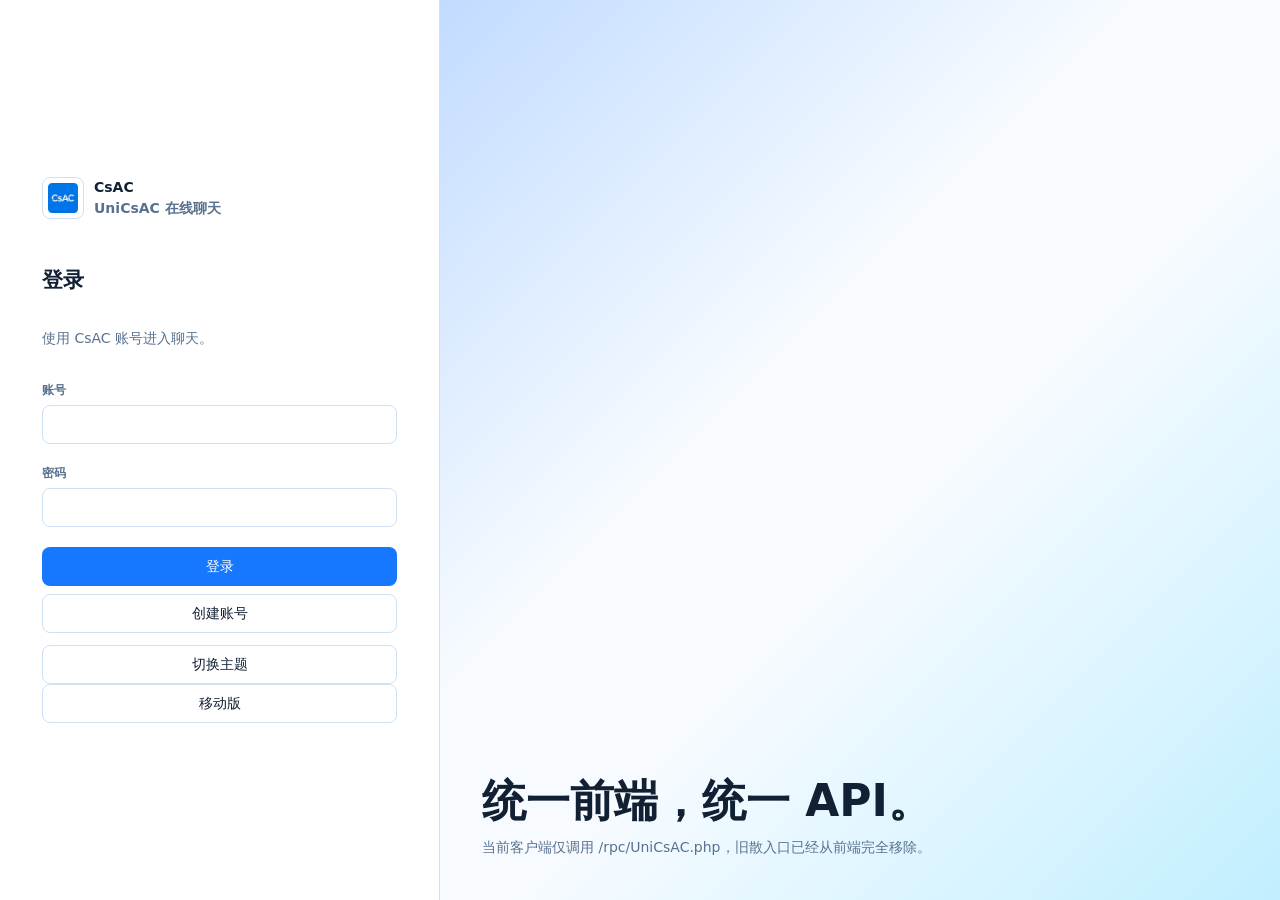
==== index.html @ d112065e "上传项目文件" ====
<!doctype html>
<html lang="zh-CN">
<head>
  <meta charset="utf-8">
  <meta name="viewport" content="width=device-width, initial-scale=1">
  <meta name="color-scheme" content="light dark">
  <meta http-equiv="Cache-Control" content="no-cache, no-store, must-revalidate">
  <meta http-equiv="Pragma" content="no-cache">
  <meta http-equiv="Expires" content="0">
  <title>CsAC 在线聊天</title>
  <link rel="icon" href="icon/favicon.ico?v=20260511j" sizes="any">
  <link rel="shortcut icon" href="icon/favicon.ico?v=20260511j">
  <link rel="stylesheet" href="css/style.css?v=20260511j">
  <link rel="stylesheet" href="css/mobile-telegram.css?v=20260511j">
</head>
<body>
  <div id="app" class="app-loading">
    <div class="loading-panel">
      <div class="brand-mark"><img src="icon/favicon.ico?v=20260511j" alt=""></div>
      <div>
        <strong>CsAC</strong>
        <span>连接 UniCsAC...</span>
      </div>
    </div>
  </div>
  <div id="modal-root"></div>
  <div id="toast-root" class="toast-stack" aria-live="polite" aria-atomic="true"></div>
  <script>
    (function () {
      var build = '20260511j';
      window.CSAC_BUILD = build;

      function clearBrowserCaches() {
        try {
          if (window.caches && caches.keys) {
            caches.keys().then(function (keys) {
              keys.forEach(function (key) { caches.delete(key); });
            });
          }
        } catch (error) {}
        try {
          if (navigator.serviceWorker && navigator.serviceWorker.getRegistrations) {
            navigator.serviceWorker.getRegistrations().then(function (registrations) {
              registrations.forEach(function (registration) { registration.unregister(); });
            });
          }
        } catch (error) {}
      }

      try {
        if (localStorage.getItem('csac-web-build') !== build) {
          localStorage.setItem('csac-web-build', build);
          clearBrowserCaches();
        }
      } catch (error) {
        clearBrowserCaches();
      }

      window.CSAC_BOOT_TIMER = window.setTimeout(function () {
        var app = document.getElementById('app');
        if (!app || !app.classList.contains('app-loading')) {
          return;
        }
        clearBrowserCaches();
        try {
          var key = 'csac-boot-reload-' + build;
          if (!sessionStorage.getItem(key)) {
            sessionStorage.setItem(key, '1');
            var url = new URL(window.location.href);
            url.searchParams.set('_csac_refresh', build);
            window.location.replace(url.toString());
            return;
          }
        } catch (error) {}
        app.innerHTML = '<div class="loading-panel"><div class="brand-mark"><img src="icon/favicon.ico?v=' + build + '" alt=""></div><div><strong>CsAC</strong><span>缓存更新失败，请重新刷新页面</span></div></div>';
      }, 10000);
    })();
  </script>
  <script src="js/api.js?v=20260511j"></script>
  <script src="js/app.js?v=20260511j"></script>
</body>
</html>
---- css/style.css ----
:root {
  color-scheme: light;
  --bg: #eef6ff;
  --panel: #ffffff;
  --panel-soft: #f7fbff;
  --text: #112033;
  --muted: #58718f;
  --line: #cfe1f5;
  --accent: #1677ff;
  --accent-strong: #0758c8;
  --accent-soft: #e8f2ff;
  --blue: #00a3ff;
  --blue-soft: #e6f7ff;
  --danger: #d73a49;
  --danger-soft: #fff0f1;
  --warning: #b96a00;
  --warning-soft: #fff5df;
  --shadow: 0 18px 52px rgba(22, 119, 255, 0.14);
  --radius: 8px;
  --font: Inter, ui-sans-serif, system-ui, -apple-system, BlinkMacSystemFont, "Segoe UI", "Microsoft YaHei", sans-serif;
}

:root.dark {
  color-scheme: dark;
  --bg: #07192d;
  --panel: #0f2742;
  --panel-soft: #123456;
  --text: #edf6ff;
  --muted: #a8c5e6;
  --line: #244b73;
  --accent: #4aa3ff;
  --accent-strong: #9bd0ff;
  --accent-soft: #0d3a68;
  --blue: #62d4ff;
  --blue-soft: #103b59;
  --danger: #ff7b86;
  --danger-soft: #4a1f28;
  --warning: #ffd166;
  --warning-soft: #443515;
  --shadow: 0 18px 52px rgba(0, 0, 0, 0.32);
}

* {
  box-sizing: border-box;
}

html,
body {
  min-height: 100%;
}

html {
  height: 100%;
}

body {
  margin: 0;
  background:
    radial-gradient(circle at 12% 8%, rgba(0, 163, 255, 0.16), transparent 26%),
    radial-gradient(circle at 88% 12%, rgba(22, 119, 255, 0.12), transparent 28%),
    var(--bg);
  color: var(--text);
  font: 14px/1.5 var(--font);
}

button,
input,
select,
textarea {
  font: inherit;
}

button {
  border: 0;
}

a {
  color: inherit;
}

.app-loading {
  min-height: 100vh;
  display: grid;
  place-items: center;
  padding: 24px;
}

.loading-panel {
  min-width: 260px;
  display: flex;
  align-items: center;
  gap: 14px;
  padding: 20px;
  border: 1px solid var(--line);
  border-radius: var(--radius);
  background: var(--panel);
  box-shadow: var(--shadow);
}

.loading-panel span {
  display: block;
  color: var(--muted);
  margin-top: 2px;
}

.brand-mark {
  width: 42px;
  height: 42px;
  display: grid;
  place-items: center;
  border-radius: var(--radius);
  border: 1px solid var(--line);
  background-color: var(--panel);
  background-image: url("../icon/favicon.ico?v=20260511j");
  background-repeat: no-repeat;
  background-position: center;
  background-size: 30px 30px;
  color: transparent;
  font-size: 0;
  line-height: 0;
  overflow: hidden;
}

.brand-mark img {
  width: 30px;
  height: 30px;
  object-fit: contain;
}

.auth-page {
  min-height: 100vh;
  display: grid;
  grid-template-columns: minmax(320px, 440px) minmax(0, 1fr);
}

.auth-panel {
  padding: 42px;
  display: flex;
  flex-direction: column;
  justify-content: center;
  background: var(--panel);
  border-right: 1px solid var(--line);
}

.auth-side {
  padding: 42px;
  display: flex;
  align-items: flex-end;
  background:
    linear-gradient(135deg, rgba(22, 119, 255, 0.24), transparent 40%),
    linear-gradient(315deg, rgba(0, 195, 255, 0.22), transparent 44%),
    var(--panel-soft);
}

.auth-side-inner {
  max-width: 680px;
}

.auth-side h1,
.page-title h1 {
  margin: 0;
  font-size: clamp(26px, 4vw, 44px);
  line-height: 1.08;
  letter-spacing: 0;
}

.auth-side p,
.page-title p {
  margin: 12px 0 0;
  color: var(--muted);
}

.app-layout {
  min-height: 100vh;
  display: grid;
  grid-template-columns: 304px minmax(0, 1fr);
}

.sidebar {
  position: sticky;
  top: 0;
  height: 100vh;
  display: flex;
  flex-direction: column;
  gap: 16px;
  padding: 18px;
  border-right: 1px solid var(--line);
  background: linear-gradient(180deg, #ffffff, #f7fbff);
  overflow: auto;
}

:root.dark .sidebar {
  background: linear-gradient(180deg, #102a47, #0f2742);
}

.brand-row,
.user-card,
.item-main,
.toolbar,
.message-head,
.inline-actions,
.form-row,
.mobile-nav,
.section-head,
.chat-title,
.notice-row {
  display: flex;
  align-items: center;
}

.brand-row {
  gap: 10px;
  font-weight: 800;
}

.brand-row span {
  color: var(--muted);
  font-weight: 600;
}

.user-card {
  gap: 12px;
  padding: 12px;
  border: 1px solid var(--line);
  border-radius: var(--radius);
  background: linear-gradient(135deg, var(--panel-soft), var(--accent-soft));
}

.avatar {
  position: relative;
  flex: 0 0 auto;
  width: 42px;
  height: 42px;
  display: grid;
  place-items: center;
  overflow: hidden;
  border-radius: 50%;
  isolation: isolate;
  background:
    linear-gradient(135deg, rgba(255, 255, 255, 0.7), transparent),
    var(--accent-soft);
  color: var(--accent-strong);
  font-weight: 800;
  box-shadow: inset 0 0 0 1px rgba(22, 119, 255, 0.12);
}

.avatar img {
  position: absolute;
  inset: 0;
  z-index: 1;
  width: 100%;
  height: 100%;
  object-fit: cover;
  background: var(--panel);
}

.avatar img.is-broken {
  display: none;
}

.avatar span {
  position: relative;
  z-index: 0;
}

.avatar-sm {
  width: 32px;
  height: 32px;
  font-size: 12px;
}

.avatar-lg {
  width: 72px;
  height: 72px;
  font-size: 24px;
}

.nav-list,
.conversation-list,
.stack {
  display: grid;
  gap: 8px;
}

.nav-button,
.icon-button,
.button,
.tab-button {
  min-height: 36px;
  display: inline-flex;
  align-items: center;
  justify-content: center;
  gap: 8px;
  padding: 8px 12px;
  border-radius: var(--radius);
  border: 1px solid transparent;
  background: var(--panel-soft);
  color: var(--text);
  text-decoration: none;
  cursor: pointer;
  transition: background 0.16s, border-color 0.16s, transform 0.16s;
}

.nav-button {
  justify-content: flex-start;
}

.nav-button:hover,
.button:hover,
.tab-button:hover,
.icon-button:hover {
  border-color: #9dccff;
  background: var(--accent-soft);
}

.nav-button.is-active,
.tab-button.is-active {
  background: var(--accent);
  color: white;
}

.button.primary {
  background: var(--accent);
  color: white;
}

.button.secondary {
  background: var(--blue-soft);
  color: var(--blue);
}

.button.danger {
  background: var(--danger-soft);
  color: var(--danger);
}

.button.warning {
  background: var(--warning-soft);
  color: var(--warning);
}

.button.ghost,
.icon-button {
  background: transparent;
  border-color: var(--line);
}

.button:disabled,
.icon-button:disabled {
  opacity: 0.55;
  cursor: not-allowed;
  pointer-events: none;
}

.content {
  min-width: 0;
  padding: 22px;
}

.page-title {
  margin-bottom: 18px;
  display: flex;
  justify-content: space-between;
  align-items: flex-start;
  gap: 16px;
}

.page-title h1 {
  font-size: clamp(24px, 3vw, 34px);
}

.grid {
  display: grid;
  grid-template-columns: repeat(auto-fit, minmax(240px, 1fr));
  gap: 14px;
  align-items: stretch;
}

.two-col {
  display: grid;
  grid-template-columns: minmax(0, 1fr) minmax(280px, 380px);
  gap: 14px;
}

.chat-route {
  display: grid;
  grid-template-columns: minmax(0, 1fr);
  min-height: 0;
  height: 100%;
}

.panel,
.card,
.chat-panel {
  border: 1px solid var(--line);
  border-radius: var(--radius);
  background: var(--panel);
  box-shadow: 0 10px 30px rgba(22, 119, 255, 0.06);
}

.panel {
  padding: 16px;
}

.panel + .panel {
  margin-top: 14px;
}

.card {
  min-width: 0;
  padding: 14px;
}

.group-card {
  min-width: 0;
  width: 100%;
  min-height: 100%;
  display: flex;
  flex-direction: column;
  gap: 10px;
}

.group-card .section-head {
  align-items: flex-start;
  margin-bottom: 0;
}

.group-card h3 {
  min-width: 0;
  margin: 0;
}

.group-card-badges {
  flex: 0 0 auto;
  gap: 6px;
}

.group-intro,
.group-meta,
.group-notice {
  overflow-wrap: anywhere;
}

.group-intro {
  margin: 0;
}

.group-notice {
  margin-bottom: 0;
}

.group-meta {
  margin-top: auto;
}

.group-actions {
  margin-top: 2px;
}

.grid > * {
  min-width: 0;
}

.card h3,
.panel h2,
.panel h3 {
  margin: 0 0 10px;
}

.metric {
  min-height: 96px;
  display: flex;
  flex-direction: column;
  justify-content: space-between;
}

.metric strong {
  font-size: 30px;
  line-height: 1;
  color: var(--accent);
}

.metric.soft {
  box-shadow: none;
  background: linear-gradient(135deg, var(--panel-soft), var(--accent-soft));
}

.muted {
  color: var(--muted);
}

.small {
  font-size: 12px;
}

.badge {
  min-width: 20px;
  padding: 2px 7px;
  border-radius: 999px;
  background: var(--accent-soft);
  color: var(--accent-strong);
  font-size: 12px;
  font-weight: 700;
  text-align: center;
}

.badge.danger {
  background: var(--danger-soft);
  color: var(--danger);
}

.badge.warning {
  background: var(--warning-soft);
  color: var(--warning);
}

.reply-chip.danger {
  border-left-color: var(--danger);
  background: var(--danger-soft);
  color: var(--danger);
}

.list-item {
  display: flex;
  align-items: center;
  justify-content: space-between;
  gap: 12px;
  padding: 12px;
  border: 1px solid var(--line);
  border-radius: var(--radius);
  background: var(--panel);
}

.list-item + .list-item {
  margin-top: 8px;
}

.list-item.compact {
  padding: 9px 10px;
}

.item-main {
  min-width: 0;
  gap: 10px;
}

.item-text {
  min-width: 0;
}

.item-text strong,
.truncate {
  display: block;
  overflow: hidden;
  text-overflow: ellipsis;
  white-space: nowrap;
}

.inline-actions {
  justify-content: flex-end;
  gap: 8px;
  flex-wrap: wrap;
}

.section-head {
  justify-content: space-between;
  gap: 10px;
  margin: 0 0 10px;
}

.section-head h2,
.section-head h3 {
  margin: 0;
}

.field {
  display: grid;
  gap: 6px;
  margin-bottom: 12px;
}

.field label {
  color: var(--muted);
  font-size: 12px;
  font-weight: 700;
}

.input,
.select,
.textarea {
  width: 100%;
  min-height: 38px;
  padding: 8px 10px;
  border: 1px solid var(--line);
  border-radius: var(--radius);
  outline: none;
  background: var(--panel);
  color: var(--text);
}

.textarea {
  min-height: 92px;
  resize: vertical;
}

.input:focus,
.select:focus,
.textarea:focus {
  border-color: var(--accent);
  box-shadow: 0 0 0 3px rgba(22, 119, 255, 0.16);
}

.form-row {
  gap: 10px;
}

.form-row > * {
  flex: 1 1 0;
}

.quick-search {
  display: grid;
  gap: 8px;
}

.quick-search form {
  display: grid;
  grid-template-columns: minmax(0, 1fr) auto;
  gap: 6px;
}

.chat-panel {
  height: calc(100vh - 44px);
  height: calc(100dvh - 44px);
  min-height: 560px;
  width: 100%;
  display: grid;
  grid-template-rows: auto minmax(0, 1fr) auto;
  overflow: hidden;
}

.chat-header {
  min-width: 0;
  display: grid;
  grid-template-columns: auto minmax(0, 1fr) auto;
  align-items: center;
  gap: 10px;
  padding: 14px 16px;
  border-bottom: 1px solid var(--line);
  background: var(--panel);
}

.chat-title {
  min-width: 0;
  display: block;
}

.chat-title h1 {
  margin: 0;
  overflow: hidden;
  text-overflow: ellipsis;
  white-space: nowrap;
  font-size: 20px;
}

.chat-back {
  width: 36px;
  padding: 0;
  font-size: 26px;
  line-height: 1;
}

.chat-tools {
  flex-wrap: nowrap;
}

.message-list {
  min-height: 0;
  overflow: auto;
  padding: 18px;
  background:
    linear-gradient(180deg, rgba(255, 255, 255, 0.18), rgba(22, 119, 255, 0.08)),
    var(--panel-soft);
}

.message {
  display: flex;
  gap: 10px;
  margin-bottom: 14px;
}

.message.is-mine {
  flex-direction: row-reverse;
}

.message-body {
  max-width: min(680px, 76%);
}

.message-bubble {
  padding: 10px 12px;
  border: 1px solid var(--line);
  border-radius: var(--radius);
  background: var(--panel);
  overflow-wrap: anywhere;
}

.message.is-mine .message-bubble {
  background: linear-gradient(135deg, var(--accent), var(--blue));
  border-color: var(--accent);
  color: white;
}

.message-head {
  gap: 8px;
  margin-bottom: 4px;
  color: var(--muted);
  font-size: 12px;
}

.message.is-mine .message-head {
  justify-content: flex-end;
}

.message-actions {
  display: flex;
  gap: 6px;
  margin-top: 6px;
  opacity: 0;
  transition: opacity 0.16s;
}

.message:hover .message-actions,
.message:focus-within .message-actions {
  opacity: 1;
}

.message-action {
  padding: 3px 7px;
  border-radius: 6px;
  border: 1px solid var(--line);
  background: var(--panel);
  color: var(--muted);
  cursor: pointer;
  font-size: 12px;
}

.reply-chip {
  margin-bottom: 8px;
  padding: 8px 10px;
  border-left: 3px solid var(--accent);
  border-radius: 6px;
  background: var(--accent-soft);
  color: var(--muted);
  font-size: 12px;
}

.room-ban-box {
  margin-bottom: 12px;
  text-align: left;
}

.disabled-composer {
  padding: 10px;
}

.essence-stats {
  grid-template-columns: repeat(auto-fit, minmax(150px, 1fr));
  margin-bottom: 14px;
}

.rank-list {
  display: grid;
  gap: 8px;
}

.essence-list {
  gap: 10px;
}

.essence-item {
  align-items: flex-start;
}

.essence-item .item-main {
  align-items: flex-start;
  width: 100%;
}

.essence-item .item-text {
  flex: 1 1 auto;
}

.essence-bubble {
  margin-top: 8px;
  width: fit-content;
  max-width: 100%;
}

.composer {
  padding: 12px;
  border-top: 1px solid var(--line);
  background: var(--panel);
}

.composer-grid {
  display: grid;
  grid-template-columns: auto minmax(0, 1fr) minmax(120px, 180px) auto auto;
  gap: 8px;
  align-items: end;
}

.composer .textarea {
  min-height: 42px;
  max-height: 130px;
}

.message-media {
  max-width: min(360px, 100%);
  border-radius: var(--radius);
  border: 1px solid var(--line);
  background: var(--panel);
}

.reply-image {
  display: block;
  max-width: 140px;
  max-height: 96px;
  margin-top: 6px;
  border-radius: var(--radius);
  object-fit: cover;
}

.mention-line {
  display: flex;
  flex-wrap: wrap;
  gap: 5px;
  margin-bottom: 6px;
}

.mention-chip {
  display: inline-flex;
  align-items: center;
  min-height: 20px;
  padding: 2px 7px;
  border-radius: 999px;
  background: var(--accent-soft);
  color: var(--accent-strong);
  font-size: 12px;
  font-weight: 800;
}

.message-load-more {
  width: fit-content;
  min-height: 32px;
  display: block;
  margin: 0 auto 12px;
  padding: 6px 12px;
  border: 1px solid var(--line);
  border-radius: 999px;
  background: var(--panel);
  color: var(--muted);
  cursor: pointer;
}

.empty,
.error-box {
  padding: 24px;
  border: 1px dashed var(--line);
  border-radius: var(--radius);
  color: var(--muted);
  text-align: center;
}

.error-box {
  border-color: var(--danger);
  background: var(--danger-soft);
  color: var(--danger);
}

.table-wrap {
  overflow-x: auto;
}

.data-table {
  width: 100%;
  border-collapse: collapse;
}

.data-table th,
.data-table td {
  padding: 10px;
  border-bottom: 1px solid var(--line);
  text-align: left;
  vertical-align: middle;
}

.data-table th {
  color: var(--muted);
  font-size: 12px;
}

.notice-row {
  align-items: flex-start;
  justify-content: space-between;
  gap: 12px;
}

.notice-content {
  white-space: pre-wrap;
}

.modal-backdrop {
  position: fixed;
  inset: 0;
  z-index: 40;
  display: grid;
  place-items: center;
  padding: 20px;
  background: rgba(0, 0, 0, 0.46);
}

.drawer-backdrop {
  place-items: stretch end;
  padding: 0;
}

.modal {
  width: min(520px, 100%);
  border-radius: var(--radius);
  border: 1px solid var(--line);
  background: var(--panel);
  box-shadow: var(--shadow);
}

.drawer {
  width: min(420px, calc(100vw - 24px));
  height: 100vh;
  height: 100dvh;
  border-left: 1px solid var(--line);
  background: var(--panel);
  box-shadow: var(--shadow);
  overflow: hidden;
  display: grid;
  grid-template-rows: auto minmax(0, 1fr);
  animation: drawer-in 0.18s ease-out;
}

@keyframes drawer-in {
  from {
    transform: translateX(16px);
    opacity: 0;
  }

  to {
    transform: translateX(0);
    opacity: 1;
  }
}

.drawer-body {
  min-height: 0;
  overflow: auto;
  padding: 16px;
}

.modal-head,
.modal-body,
.modal-foot {
  padding: 16px;
}

.modal-head {
  display: flex;
  justify-content: space-between;
  align-items: center;
  border-bottom: 1px solid var(--line);
}

.modal-head h3 {
  margin: 0;
}

.modal-foot {
  display: flex;
  justify-content: flex-end;
  gap: 8px;
  border-top: 1px solid var(--line);
}

.toast-stack {
  position: fixed;
  right: 18px;
  bottom: 18px;
  z-index: 60;
  display: grid;
  gap: 8px;
  width: min(360px, calc(100vw - 36px));
}

.toast {
  padding: 12px 14px;
  border: 1px solid var(--line);
  border-left: 4px solid var(--accent);
  border-radius: var(--radius);
  background: var(--panel);
  box-shadow: var(--shadow);
}

.toast.error {
  border-left-color: var(--danger);
}

.toast.warning {
  border-left-color: var(--warning);
}

.mobile-nav {
  display: none;
}

.hide {
  display: none !important;
}

@media (max-width: 980px) {
  .auth-page {
    grid-template-columns: 1fr;
  }

  .auth-side {
    display: none;
  }

  .app-layout {
    grid-template-columns: 1fr;
    padding-bottom: 58px;
  }

  .sidebar {
    position: sticky;
    top: 0;
    z-index: 25;
    height: auto;
    max-height: none;
    display: grid;
    grid-template-columns: minmax(0, 1fr);
    gap: 8px;
    padding: 8px 10px;
    border-right: 0;
    border-bottom: 1px solid var(--line);
    overflow: visible;
    box-shadow: 0 8px 24px rgba(22, 119, 255, 0.08);
  }

  .sidebar .conversation-section,
  .sidebar .nav-list,
  .sidebar > .inline-actions {
    display: none;
  }

  .sidebar .brand-row {
    gap: 8px;
    font-size: 13px;
    line-height: 1.15;
  }

  .sidebar .brand-row .brand-mark {
    width: 30px;
    height: 30px;
    background-size: 22px 22px;
  }

  .sidebar .brand-row .brand-mark img {
    width: 22px;
    height: 22px;
  }

  .sidebar .brand-row span {
    display: none;
  }

  .sidebar .user-card {
    display: none;
  }

  .sidebar .quick-search {
    display: grid;
    grid-template-columns: repeat(2, minmax(0, 1fr));
    gap: 8px;
  }

  .sidebar .quick-search form {
    grid-template-columns: minmax(0, 1fr) auto;
    gap: 6px;
  }

  .sidebar .quick-search .input {
    min-height: 34px;
    padding: 7px 9px;
    font-size: 13px;
  }

  .sidebar .quick-search .button {
    min-height: 34px;
    padding: 7px 10px;
    font-size: 13px;
  }

  .mobile-nav {
    position: fixed;
    left: 10px;
    right: 10px;
    bottom: max(8px, env(safe-area-inset-bottom));
    z-index: 30;
    display: grid;
    grid-template-columns: repeat(6, 1fr);
    gap: 6px;
    padding: 7px;
    border: 1px solid var(--line);
    border-radius: var(--radius);
    background: color-mix(in srgb, var(--panel), transparent 6%);
    box-shadow: var(--shadow);
  }

  .mobile-nav .nav-button {
    justify-content: center;
    min-height: 36px;
    padding: 6px 5px;
    font-size: 12px;
  }

  .two-col {
    grid-template-columns: 1fr;
  }

  .chat-panel {
    height: calc(100vh - 168px);
    height: calc(100dvh - 168px);
    min-height: 520px;
  }

  .app-layout.is-chat-view {
    height: 100vh;
    height: 100dvh;
    min-height: 0;
    padding-bottom: 0;
    overflow: hidden;
  }

  .app-layout.is-chat-view .sidebar,
  .app-layout.is-chat-view .mobile-nav {
    display: none;
  }

  .app-layout.is-chat-view .content {
    height: 100vh;
    height: 100dvh;
    min-height: 0;
    padding: 0;
    overflow: hidden;
  }

  .app-layout.is-chat-view .chat-route,
  .app-layout.is-chat-view .chat-panel {
    height: 100vh;
    height: 100dvh;
    min-height: 0;
    border: 0;
    border-radius: 0;
    box-shadow: none;
  }

  .app-layout.is-chat-view .chat-header {
    min-height: 50px;
    padding: max(8px, env(safe-area-inset-top)) 10px 8px;
  }

  .app-layout.is-chat-view .chat-title h1 {
    font-size: 17px;
  }

  .app-layout.is-chat-view .message-list {
    padding: 12px 10px;
  }

  .app-layout.is-chat-view .composer {
    padding: 8px 8px max(8px, env(safe-area-inset-bottom));
  }
}

@media (max-width: 640px) {
  .grid {
    grid-template-columns: 1fr;
  }

  .content,
  .auth-panel {
    padding: 10px;
  }

  .page-title {
    display: grid;
    gap: 8px;
    margin-bottom: 10px;
  }

  .page-title h1 {
    font-size: 22px;
    line-height: 1.15;
  }

  .page-title p {
    margin-top: 6px;
    font-size: 12px;
  }

  .sidebar {
    gap: 7px;
    padding: 7px 8px;
  }

  .sidebar .quick-search {
    gap: 6px;
  }

  .sidebar .quick-search .input {
    min-width: 0;
    height: 32px;
    min-height: 32px;
    font-size: 12px;
  }

  .sidebar .quick-search .button {
    height: 32px;
    min-height: 32px;
    padding: 6px 8px;
    font-size: 12px;
  }

  .panel {
    padding: 12px;
  }

  .section-head {
    align-items: flex-start;
  }

  .form-row,
  .list-item,
  .notice-row {
    align-items: stretch;
    flex-direction: column;
  }

  .inline-actions {
    justify-content: flex-start;
  }

  .composer-grid {
    grid-template-columns: auto minmax(0, 1fr) auto;
  }

  .composer-grid .send-image,
  .composer-grid input[name="mention_uids"] {
    grid-column: 1 / -1;
  }

  .message-body {
    max-width: 86%;
  }

  .app-layout.is-chat-view .chat-tools {
    gap: 6px;
  }

  .app-layout.is-chat-view .chat-tools .button {
    min-height: 32px;
    padding: 6px 9px;
    font-size: 12px;
  }

  .app-layout.is-chat-view .chat-tools .mark-read {
    display: none;
  }

  .app-layout.is-chat-view .chat-back {
    width: 34px;
    min-height: 34px;
  }

  .app-layout.is-chat-view .message {
    gap: 8px;
    margin-bottom: 12px;
  }

  .app-layout.is-chat-view .message .avatar {
    width: 30px;
    height: 30px;
    font-size: 11px;
  }

  .app-layout.is-chat-view .message-body {
    max-width: calc(100% - 70px);
  }

  .app-layout.is-chat-view .message-bubble {
    padding: 9px 11px;
    border-radius: 10px;
  }

  .app-layout.is-chat-view .message-media {
    max-width: min(260px, 100%);
  }

  .app-layout.is-chat-view .message-head {
    font-size: 11px;
  }

  .app-layout.is-chat-view .composer-grid {
    grid-template-columns: auto minmax(0, 1fr) auto auto;
    gap: 6px;
    align-items: end;
  }

  .app-layout.is-chat-view .composer-grid input[name="mention_uids"] {
    grid-column: 1 / -1;
    min-height: 34px;
  }

  .app-layout.is-chat-view .send-image,
  .app-layout.is-chat-view .voice-button,
  .app-layout.is-chat-view .composer .button.primary {
    min-width: 0;
    min-height: 38px;
    padding: 7px 9px;
    font-size: 12px;
  }

  .app-layout.is-chat-view .send-image {
    grid-column: auto;
  }

  .app-layout.is-chat-view .composer .textarea {
    min-height: 38px;
    max-height: 96px;
    padding: 8px 10px;
    border-radius: 18px;
    resize: none;
  }

  .drawer-backdrop {
    place-items: end stretch;
  }

  .drawer {
    width: 100vw;
    max-height: 86vh;
    max-height: 86dvh;
    height: auto;
    border-left: 0;
    border-top: 1px solid var(--line);
    border-radius: 14px 14px 0 0;
    animation: sheet-in 0.18s ease-out;
  }

  @keyframes sheet-in {
    from {
      transform: translateY(18px);
      opacity: 0;
    }

    to {
      transform: translateY(0);
      opacity: 1;
    }
  }
}

@media (max-width: 380px) {
  .sidebar .quick-search {
    grid-template-columns: 1fr;
  }

  .mobile-nav .nav-button {
    font-size: 11px;
  }
}
---- css/mobile-telegram.css ----
@media (max-width: 760px), (pointer: coarse) {
  html.mobile-telegram {
    --tg-bg: #f2f8ff;
    --tg-surface: #ffffff;
    --tg-soft: #eaf5ff;
    --tg-line: #d8e7f5;
    --tg-line-soft: #edf4fb;
    --tg-text: #112033;
    --tg-muted: #6b7f99;
    --tg-blue: #229ced;
    --tg-blue-dark: #0878c9;
    --tg-green: #49bd52;
    --tg-red: #ff3b30;
    --tg-shadow: 0 10px 26px rgba(15, 89, 160, 0.12);
    color-scheme: light;
  }

  html.mobile-telegram.dark {
    --tg-bg: #0d1724;
    --tg-surface: #142337;
    --tg-soft: #101d2c;
    --tg-line: #233c57;
    --tg-line-soft: #1a3149;
    --tg-text: #eef7ff;
    --tg-muted: #9eb5cc;
    --tg-blue: #4cb8f6;
    --tg-blue-dark: #80d4ff;
    --tg-green: #74d36b;
    --tg-red: #ff6b63;
    --tg-shadow: 0 12px 30px rgba(0, 0, 0, 0.34);
    color-scheme: dark;
  }

  html.mobile-telegram,
  html.mobile-telegram body {
    width: 100%;
    min-height: 100%;
    overflow-x: hidden;
    background: var(--tg-bg);
  }

  html.mobile-telegram body {
    color: var(--tg-text);
    font-size: 14px;
  }

  html.mobile-telegram *,
  html.mobile-telegram *::before,
  html.mobile-telegram *::after {
    -webkit-tap-highlight-color: transparent;
  }

  html.mobile-telegram a,
  html.mobile-telegram button,
  html.mobile-telegram [role="button"],
  html.mobile-telegram [data-action],
  html.mobile-telegram .nav-button,
  html.mobile-telegram .tab-button,
  html.mobile-telegram .icon-button,
  html.mobile-telegram .button,
  html.mobile-telegram label {
    -webkit-touch-callout: none;
    user-select: none;
    touch-action: manipulation;
  }

  html.mobile-telegram a:focus,
  html.mobile-telegram button:focus,
  html.mobile-telegram [role="button"]:focus,
  html.mobile-telegram [data-action]:focus,
  html.mobile-telegram .nav-button:focus,
  html.mobile-telegram .tab-button:focus,
  html.mobile-telegram .icon-button:focus,
  html.mobile-telegram .button:focus,
  html.mobile-telegram a:focus-visible,
  html.mobile-telegram button:focus-visible,
  html.mobile-telegram [role="button"]:focus-visible,
  html.mobile-telegram [data-action]:focus-visible,
  html.mobile-telegram .nav-button:focus-visible,
  html.mobile-telegram .tab-button:focus-visible,
  html.mobile-telegram .icon-button:focus-visible,
  html.mobile-telegram .button:focus-visible {
    outline: none;
    box-shadow: none;
  }

  html.mobile-telegram input:focus,
  html.mobile-telegram select:focus,
  html.mobile-telegram textarea:focus {
    outline: none;
    border-color: var(--tg-blue);
    box-shadow: 0 0 0 2px rgba(34, 156, 237, 0.14);
  }

  html.mobile-telegram .auth-page {
    display: block;
    min-height: 100vh;
    min-height: 100dvh;
    background: var(--tg-bg);
  }

  html.mobile-telegram .auth-panel {
    min-height: 100vh;
    min-height: 100dvh;
    justify-content: flex-start;
    padding: max(18px, env(safe-area-inset-top)) 18px 18px;
    border: 0;
    background: var(--tg-surface);
  }

  html.mobile-telegram .auth-panel h1 {
    margin-top: 18px;
    font-size: 26px;
  }

  html.mobile-telegram .auth-side {
    display: none;
  }

  html.mobile-telegram .brand-mark {
    width: 34px;
    height: 34px;
    border-radius: 50%;
    border-color: transparent;
    background-color: var(--tg-soft);
    background-size: 24px 24px;
  }

  html.mobile-telegram .brand-mark img {
    width: 24px;
    height: 24px;
  }

  html.mobile-telegram .mobile-style-button {
    display: inline-flex;
    min-height: 32px;
    padding: 6px 10px;
    border-radius: 999px;
    color: var(--tg-blue-dark);
    background: var(--tg-soft);
    border-color: var(--tg-line);
    font-size: 12px;
    font-weight: 800;
  }

  html.mobile-telegram .mobile-shell {
    min-height: 100vh;
    min-height: 100dvh;
    display: grid;
    grid-template-rows: auto minmax(0, 1fr) auto;
    padding: 0 0 calc(56px + env(safe-area-inset-bottom));
    background: var(--tg-bg);
  }

  html.mobile-telegram .mobile-appbar {
    position: sticky;
    top: 0;
    z-index: 40;
    min-height: 56px;
    display: grid;
    grid-template-columns: auto minmax(0, 1fr) auto auto;
    gap: 8px;
    align-items: center;
    padding: max(6px, env(safe-area-inset-top)) 10px 6px;
    border-bottom: 1px solid var(--tg-line);
    background: var(--tg-surface);
    background: color-mix(in srgb, var(--tg-surface), transparent 3%);
    backdrop-filter: blur(14px);
  }

  html.mobile-telegram .mobile-avatar-button,
  html.mobile-telegram .mobile-round-button,
  html.mobile-telegram .mobile-mode-button {
    border: 0;
    background: transparent;
    color: var(--tg-blue-dark);
    cursor: pointer;
  }

  html.mobile-telegram .mobile-avatar-button {
    width: 40px;
    min-height: 40px;
    display: grid;
    place-items: center;
    padding: 0;
    border-radius: 50%;
  }

  html.mobile-telegram .mobile-avatar-button .avatar {
    width: 38px;
    height: 38px;
    font-size: 12px;
  }

  html.mobile-telegram .mobile-app-title {
    min-width: 0;
    display: grid;
    gap: 1px;
  }

  html.mobile-telegram .mobile-app-title strong {
    overflow: hidden;
    color: var(--tg-text);
    font-size: 18px;
    font-weight: 900;
    line-height: 1.2;
    text-overflow: ellipsis;
    white-space: nowrap;
  }

  html.mobile-telegram .mobile-app-title span {
    overflow: hidden;
    color: var(--tg-muted);
    font-size: 12px;
    line-height: 1.2;
    text-overflow: ellipsis;
    white-space: nowrap;
  }

  html.mobile-telegram .mobile-round-button {
    min-width: 38px;
    min-height: 38px;
    padding: 0 8px;
    border-radius: 50%;
    background: var(--tg-soft);
    font-size: 13px;
    font-weight: 900;
  }

  html.mobile-telegram .mobile-mode-button {
    min-height: 32px;
    padding: 6px 9px;
    border-radius: 999px;
    background: var(--tg-soft);
    font-size: 12px;
    font-weight: 800;
  }

  html.mobile-telegram .mobile-content {
    min-width: 0;
    min-height: 0;
    background: var(--tg-bg);
  }

  html.mobile-telegram .mobile-home {
    min-height: calc(100vh - 112px);
    min-height: calc(100dvh - 112px);
    padding-bottom: 8px;
    background: var(--tg-bg);
  }

  html.mobile-telegram .mobile-search-bar {
    width: calc(100% - 20px);
    min-height: 38px;
    display: flex;
    align-items: center;
    justify-content: center;
    margin: 9px 10px 7px;
    padding: 0 12px;
    border: 0;
    border-radius: 10px;
    background: var(--tg-soft);
    color: var(--tg-muted);
    font-size: 15px;
    font-weight: 800;
    cursor: pointer;
  }

  html.mobile-telegram .mobile-search-bar::before {
    content: "搜索";
    margin-right: 8px;
    color: var(--tg-blue-dark);
    font-size: 13px;
  }

  html.mobile-telegram .mobile-section-label {
    padding: 8px 14px 5px;
    color: var(--tg-muted);
    font-size: 12px;
    font-weight: 800;
  }

  html.mobile-telegram .mobile-list {
    border-top: 1px solid var(--tg-line);
    background: var(--tg-surface);
  }

  html.mobile-telegram .mobile-conversation-row,
  html.mobile-telegram .mobile-login-row {
    position: relative;
    min-height: 70px;
    display: grid;
    grid-template-columns: 52px minmax(0, 1fr) auto;
    gap: 10px;
    align-items: center;
    padding: 9px 10px 9px 14px;
    border-bottom: 1px solid var(--tg-line-soft);
    background: var(--tg-surface);
    cursor: pointer;
    transition: background 0.14s, transform 0.14s;
  }

  html.mobile-telegram .mobile-conversation-row:active,
  html.mobile-telegram .group-card:active,
  html.mobile-telegram .list-item:active {
    background: var(--tg-soft);
    transform: scale(0.995);
  }

  html.mobile-telegram .mobile-row-icon,
  html.mobile-telegram .mobile-device-icon {
    width: 50px;
    height: 50px;
    display: grid;
    place-items: center;
    border-radius: 50%;
    background: linear-gradient(135deg, #1b91ed, #42c7ff);
    color: #fff;
    font-size: 22px;
    font-weight: 900;
  }

  html.mobile-telegram .mobile-row-icon.notice {
    background: linear-gradient(135deg, #ff6b53, #ffb21f);
    font-size: 24px;
  }

  html.mobile-telegram .mobile-row-main {
    min-width: 0;
  }

  html.mobile-telegram .mobile-row-title,
  html.mobile-telegram .mobile-login-row strong {
    display: block;
    overflow: hidden;
    color: var(--tg-text);
    font-size: 16px;
    font-weight: 850;
    line-height: 1.24;
    text-overflow: ellipsis;
    white-space: nowrap;
  }

  html.mobile-telegram .mobile-row-subtitle,
  html.mobile-telegram .mobile-login-row span {
    display: block;
    overflow: hidden;
    margin-top: 3px;
    color: var(--tg-muted);
    font-size: 13px;
    line-height: 1.25;
    text-overflow: ellipsis;
    white-space: nowrap;
  }

  html.mobile-telegram .mobile-row-meta {
    min-width: 24px;
    display: grid;
    justify-items: end;
    align-content: center;
    gap: 4px;
  }

  html.mobile-telegram .mobile-row-time {
    color: var(--tg-muted);
    font-size: 11px;
    white-space: nowrap;
  }

  html.mobile-telegram .mobile-unread {
    min-width: 21px;
    height: 21px;
    display: inline-grid;
    place-items: center;
    padding: 0 6px;
    border-radius: 999px;
    background: var(--tg-red);
    color: #fff;
    font-size: 11px;
    font-weight: 900;
  }

  html.mobile-telegram .mobile-chevron {
    display: none;
  }

  html.mobile-telegram .is-danger .mobile-row-title {
    color: var(--tg-red);
  }

  html.mobile-telegram .page-title {
    display: grid;
    gap: 8px;
    margin: 0;
    padding: 12px 14px 9px;
    border-bottom: 1px solid var(--tg-line);
    background: var(--tg-surface);
  }

  html.mobile-telegram .mobile-shell .page-title:not(.has-actions) {
    display: none;
  }

  html.mobile-telegram .mobile-shell .page-title.has-actions {
    padding: 8px 10px;
  }

  html.mobile-telegram .mobile-shell .page-title.has-actions > div:first-child {
    display: none;
  }

  html.mobile-telegram .page-title h1 {
    margin: 0;
    font-size: 20px;
    line-height: 1.18;
  }

  html.mobile-telegram .page-title p {
    margin-top: 4px;
    color: var(--tg-muted);
    font-size: 12px;
  }

  html.mobile-telegram .page-title .inline-actions {
    justify-content: flex-start;
    gap: 6px;
    overflow-x: auto;
    padding-bottom: 1px;
  }

  html.mobile-telegram .panel,
  html.mobile-telegram .card {
    margin: 0;
    padding: 0;
    border: 0;
    border-radius: 0;
    background: var(--tg-surface);
    box-shadow: none;
  }

  html.mobile-telegram .panel + .panel,
  html.mobile-telegram section + section {
    margin-top: 8px;
  }

  html.mobile-telegram .section-head {
    min-height: 40px;
    margin: 0;
    padding: 10px 14px 7px;
    border-bottom: 1px solid var(--tg-line-soft);
    background: var(--tg-surface);
  }

  html.mobile-telegram .section-head h2,
  html.mobile-telegram .section-head h3 {
    margin: 0;
    font-size: 15px;
  }

  html.mobile-telegram .grid,
  html.mobile-telegram .two-col,
  html.mobile-telegram .stack {
    display: block;
  }

  html.mobile-telegram .grid > *,
  html.mobile-telegram .stack > * {
    min-width: 0;
  }

  html.mobile-telegram .group-card,
  html.mobile-telegram .list-item,
  html.mobile-telegram .notice-row,
  html.mobile-telegram .essence-item {
    width: 100%;
    min-height: 68px;
    display: grid;
    grid-template-columns: 52px minmax(0, 1fr) auto;
    gap: 10px;
    align-items: center;
    padding: 9px 10px 9px 14px;
    border: 0;
    border-bottom: 1px solid var(--tg-line-soft);
    border-radius: 0;
    background: var(--tg-surface);
    box-shadow: none;
    cursor: pointer;
  }

  html.mobile-telegram .group-card {
    position: relative;
    min-height: 74px;
    align-items: center;
  }

  html.mobile-telegram .group-card::before {
    content: "#";
    width: 50px;
    height: 50px;
    display: grid;
    place-items: center;
    grid-column: 1 / 2;
    grid-row: 1 / span 4;
    border-radius: 50%;
    background: linear-gradient(135deg, var(--tg-blue), #79d8ff);
    color: #fff;
    font-size: 22px;
    font-weight: 900;
  }

  html.mobile-telegram .group-card > .section-head,
  html.mobile-telegram .group-card > .group-intro,
  html.mobile-telegram .group-card > .reply-chip,
  html.mobile-telegram .group-card > .group-notice,
  html.mobile-telegram .group-card > .group-meta {
    grid-column: 2 / 4;
    margin-left: 0;
  }

  html.mobile-telegram .group-card .section-head {
    min-height: 0;
    display: block;
    padding: 0;
    border: 0;
    background: transparent;
  }

  html.mobile-telegram .group-card h3 {
    margin: 0;
    padding-right: 74px;
    overflow: hidden;
    font-size: 16px;
    font-weight: 850;
    line-height: 1.25;
    text-overflow: ellipsis;
    white-space: nowrap;
  }

  html.mobile-telegram .group-card-badges {
    position: absolute;
    top: 10px;
    right: 12px;
    max-width: 76px;
    justify-content: flex-end;
    gap: 4px;
  }

  html.mobile-telegram .group-card-badges .badge:not(.danger):not(.warning) {
    display: none;
  }

  html.mobile-telegram .group-intro {
    display: block;
    overflow: hidden;
    margin: 2px 0 0;
    color: var(--tg-muted);
    font-size: 13px;
    line-height: 1.25;
    text-overflow: ellipsis;
    white-space: nowrap;
  }

  html.mobile-telegram .group-meta {
    margin: 3px 0 0;
    color: var(--tg-muted);
    font-size: 12px;
    line-height: 1.2;
  }

  html.mobile-telegram .group-notice,
  html.mobile-telegram .group-actions,
  html.mobile-telegram .friend-row > .inline-actions {
    display: none;
  }

  html.mobile-telegram .friend-row,
  html.mobile-telegram .list-item[data-action],
  html.mobile-telegram .group-card {
    position: relative;
  }

  html.mobile-telegram .friend-row::after,
  html.mobile-telegram .list-item[data-action]::after,
  html.mobile-telegram .group-card::after {
    content: "›";
    position: absolute;
    right: 10px;
    top: 50%;
    transform: translateY(-50%);
    color: var(--tg-muted);
    font-size: 22px;
    line-height: 1;
  }

  html.mobile-telegram .item-main {
    min-width: 0;
    display: contents;
  }

  html.mobile-telegram .item-main > .avatar,
  html.mobile-telegram .item-main > .avatar-sm {
    grid-column: 1 / 2;
  }

  html.mobile-telegram .item-text {
    min-width: 0;
    grid-column: 2 / 4;
    padding-right: 18px;
  }

  html.mobile-telegram .item-text strong {
    display: block;
    overflow: hidden;
    color: var(--tg-text);
    font-size: 16px;
    font-weight: 850;
    line-height: 1.24;
    text-overflow: ellipsis;
    white-space: nowrap;
  }

  html.mobile-telegram .item-text .muted,
  html.mobile-telegram .item-text .small {
    display: block;
    overflow: hidden;
    margin-top: 3px;
    color: var(--tg-muted);
    font-size: 13px;
    line-height: 1.25;
    text-overflow: ellipsis;
    white-space: nowrap;
  }

  html.mobile-telegram .notice-row {
    grid-template-columns: minmax(0, 1fr) auto;
    align-items: start;
  }

  html.mobile-telegram .notice-row .item-text {
    grid-column: 1 / 2;
    padding-right: 0;
  }

  html.mobile-telegram .notice-content {
    display: -webkit-box;
    overflow: hidden;
    -webkit-line-clamp: 2;
    -webkit-box-orient: vertical;
  }

  html.mobile-telegram .metric {
    min-height: 56px;
    display: grid;
    grid-template-columns: minmax(0, 1fr) auto;
    align-items: center;
    gap: 8px;
    padding: 10px 14px;
    border-bottom: 1px solid var(--tg-line-soft);
    background: var(--tg-surface);
  }

  html.mobile-telegram .metric strong {
    grid-column: 2 / 3;
    grid-row: 1 / span 2;
    color: var(--tg-blue-dark);
    font-size: 22px;
  }

  html.mobile-telegram .button,
  html.mobile-telegram .nav-button,
  html.mobile-telegram .tab-button,
  html.mobile-telegram .icon-button {
    min-height: 34px;
    padding: 7px 11px;
    border-radius: 999px;
  }

  html.mobile-telegram .button.primary {
    background: var(--tg-blue);
    color: #fff;
  }

  html.mobile-telegram .button.secondary,
  html.mobile-telegram .button.ghost {
    background: var(--tg-soft);
    color: var(--tg-blue-dark);
    border-color: var(--tg-line);
  }

  html.mobile-telegram .avatar {
    width: 50px;
    height: 50px;
    box-shadow: none;
  }

  html.mobile-telegram .avatar-sm {
    width: 50px;
    height: 50px;
  }

  html.mobile-telegram .avatar-lg {
    width: 64px;
    height: 64px;
  }

  html.mobile-telegram .inline-actions {
    gap: 6px;
    flex-wrap: nowrap;
    justify-content: flex-start;
    overflow-x: auto;
  }

  html.mobile-telegram .badge {
    border-radius: 999px;
    font-size: 11px;
  }

  html.mobile-telegram .empty,
  html.mobile-telegram .error-box {
    margin: 10px 12px;
    padding: 18px 14px;
    border-radius: 12px;
    background: var(--tg-surface);
  }

  html.mobile-telegram .field {
    margin: 0;
    padding: 9px 14px;
  }

  html.mobile-telegram .input,
  html.mobile-telegram .select,
  html.mobile-telegram .textarea {
    border-radius: 12px;
    border-color: var(--tg-line);
    background: var(--tg-soft);
  }

  html.mobile-telegram form.stack {
    padding: 8px 0;
  }

  html.mobile-telegram form.stack > .button,
  html.mobile-telegram form.stack > button,
  html.mobile-telegram .panel > .button {
    margin: 8px 14px;
  }

  html.mobile-telegram .data-table th,
  html.mobile-telegram .data-table td {
    padding: 9px 10px;
  }

  html.mobile-telegram .mobile-nav {
    position: fixed;
    left: 0;
    right: 0;
    bottom: 0;
    z-index: 50;
    display: grid;
    grid-template-columns: repeat(6, 1fr);
    gap: 0;
    padding: 3px 4px max(4px, env(safe-area-inset-bottom));
    border: 0;
    border-top: 1px solid var(--tg-line);
    border-radius: 0;
    background: var(--tg-surface);
    background: color-mix(in srgb, var(--tg-surface), transparent 4%);
    box-shadow: none;
    backdrop-filter: blur(14px);
  }

  html.mobile-telegram .mobile-nav .nav-button {
    min-width: 0;
    min-height: 48px;
    display: flex;
    align-items: center;
    justify-content: center;
    padding: 5px 2px;
    border: 0;
    border-radius: 10px;
    background: transparent;
    color: var(--tg-muted);
    font-size: 13px;
    font-weight: 800;
    line-height: 1.1;
  }

  html.mobile-telegram .mobile-nav .nav-button.is-active {
    color: var(--tg-blue-dark);
    background: var(--tg-soft);
  }

  html.mobile-telegram .chat-route,
  html.mobile-telegram .app-layout.is-chat-view,
  html.mobile-telegram .app-layout.is-chat-view .content,
  html.mobile-telegram .app-layout.is-chat-view .chat-panel {
    height: 100vh;
    height: 100dvh;
    min-height: 0;
  }

  html.mobile-telegram .app-layout.is-chat-view {
    padding-bottom: 0;
    overflow: hidden;
  }

  html.mobile-telegram .app-layout.is-chat-view .sidebar,
  html.mobile-telegram .app-layout.is-chat-view .mobile-nav {
    display: none;
  }

  html.mobile-telegram .app-layout.is-chat-view .chat-panel {
    height: 100vh;
    height: 100dvh;
  }

  html.mobile-telegram .chat-panel {
    display: grid;
    grid-template-rows: auto minmax(0, 1fr) auto;
    height: auto;
    min-height: 0;
    border: 0;
    border-radius: 0;
    background: var(--tg-bg);
    box-shadow: none;
  }

  html.mobile-telegram .chat-header {
    min-height: 52px;
    grid-template-columns: auto minmax(0, 1fr) auto;
    gap: 8px;
    padding: max(8px, env(safe-area-inset-top)) 9px 8px;
    border-bottom: 1px solid var(--tg-line);
    background: var(--tg-surface);
    background: color-mix(in srgb, var(--tg-surface), transparent 4%);
    backdrop-filter: blur(14px);
  }

  html.mobile-telegram .chat-back {
    width: 34px;
    min-height: 34px;
    border-radius: 50%;
    color: var(--tg-blue-dark);
    font-size: 24px;
  }

  html.mobile-telegram .chat-title h1 {
    font-size: 16px;
  }

  html.mobile-telegram .chat-tools {
    gap: 4px;
    flex-wrap: nowrap;
  }

  html.mobile-telegram .chat-tools .button {
    min-height: 32px;
    padding: 6px 9px;
    font-size: 12px;
  }

  html.mobile-telegram .chat-tools .mark-read {
    display: none;
  }

  html.mobile-telegram .message-list {
    min-height: 0;
    padding: 10px 9px;
    background:
      linear-gradient(180deg, rgba(34, 156, 237, 0.08), transparent 150px),
      var(--tg-bg);
  }

  html.mobile-telegram .message {
    gap: 7px;
    margin: 0 0 8px;
    align-items: flex-end;
  }

  html.mobile-telegram .message .avatar {
    width: 30px;
    height: 30px;
    font-size: 11px;
  }

  html.mobile-telegram .message-body {
    max-width: min(82%, 560px);
  }

  html.mobile-telegram .message-head {
    margin: 0 0 3px 3px;
    gap: 6px;
    font-size: 11px;
  }

  html.mobile-telegram .message-bubble {
    padding: 8px 10px;
    border: 0;
    border-radius: 16px 16px 16px 4px;
    background: var(--tg-surface);
    box-shadow: 0 1px 1px rgba(20, 76, 130, 0.08);
  }

  html.mobile-telegram .message.is-mine .message-bubble {
    border: 0;
    border-radius: 16px 16px 4px 16px;
    background: #dff7cf;
    color: #13240f;
  }

  html.mobile-telegram.dark .message.is-mine .message-bubble {
    background: #265b34;
    color: #f4fff0;
  }

  html.mobile-telegram .message-actions {
    opacity: 1;
    margin-top: 4px;
    justify-content: flex-start;
    overflow-x: auto;
  }

  html.mobile-telegram .message-action {
    border: 0;
    border-radius: 999px;
    background: transparent;
    color: var(--tg-blue-dark);
  }

  html.mobile-telegram .reply-chip {
    margin: 0 0 6px;
    padding: 7px 9px;
    border-radius: 10px;
  }

  html.mobile-telegram .message-media {
    max-width: min(240px, 100%);
    border: 0;
    border-radius: 12px;
  }

  html.mobile-telegram .reply-image {
    max-width: 120px;
    max-height: 84px;
  }

  html.mobile-telegram .mention-line {
    margin-bottom: 5px;
  }

  html.mobile-telegram .message-load-more {
    margin-bottom: 10px;
    border: 0;
    background: var(--tg-surface);
    color: var(--tg-blue-dark);
  }

  html.mobile-telegram .composer {
    padding: 8px 8px max(8px, env(safe-area-inset-bottom));
    border-top: 1px solid var(--tg-line);
    background: var(--tg-surface);
    background: color-mix(in srgb, var(--tg-surface), transparent 4%);
    backdrop-filter: blur(14px);
  }

  html.mobile-telegram .composer-grid {
    display: grid;
    grid-template-columns: auto minmax(0, 1fr) auto auto;
    gap: 6px;
    align-items: end;
  }

  html.mobile-telegram .composer-grid input[name="mention_uids"] {
    grid-column: 1 / -1;
    min-height: 34px;
  }

  html.mobile-telegram .composer .textarea {
    min-height: 38px;
    max-height: 96px;
    padding: 8px 12px;
    border: 1px solid var(--tg-line);
    border-radius: 19px;
    background: var(--tg-soft);
    resize: none;
  }

  html.mobile-telegram .voice-button,
  html.mobile-telegram .send-image,
  html.mobile-telegram .composer .button.primary {
    min-width: 0;
    min-height: 38px;
    padding: 7px 10px;
    font-size: 12px;
  }

  html.mobile-telegram .send-image {
    grid-column: auto;
  }

  html.mobile-telegram .drawer-backdrop {
    z-index: 80;
    place-items: end stretch;
  }

  html.mobile-telegram .drawer {
    position: relative;
    z-index: 81;
    width: 100vw;
    max-height: 88vh;
    max-height: 88dvh;
    height: auto;
    border: 0;
    border-top: 1px solid var(--tg-line);
    border-radius: 18px 18px 0 0;
    background: var(--tg-surface);
  }

  html.mobile-telegram .drawer-body {
    padding: 0;
  }

  html.mobile-telegram .modal {
    position: relative;
    z-index: 82;
    width: calc(100vw - 24px);
    border: 0;
    border-radius: 16px;
  }

  html.mobile-telegram .modal-backdrop {
    padding: 12px;
  }

  html.mobile-telegram .mobile-search-modal {
    display: grid;
    gap: 12px;
    padding: 4px 0 2px;
  }

  html.mobile-telegram .mobile-search-form {
    display: grid;
    gap: 6px;
  }

  html.mobile-telegram .mobile-search-form label {
    color: var(--tg-muted);
    font-size: 12px;
    font-weight: 800;
  }

  html.mobile-telegram .mobile-search-form > div {
    display: grid;
    grid-template-columns: minmax(0, 1fr) auto;
    gap: 8px;
  }

  html.mobile-telegram .toast-stack {
    left: 12px;
    right: 12px;
    bottom: calc(64px + env(safe-area-inset-bottom));
    width: auto;
  }

  html.mobile-telegram .toast {
    border-radius: 12px;
  }
}

@media (max-width: 380px), (pointer: coarse) and (max-width: 420px) {
  html.mobile-telegram .mobile-appbar {
    grid-template-columns: auto minmax(0, 1fr) auto;
  }

  html.mobile-telegram .mobile-mode-button {
    display: none;
  }

  html.mobile-telegram .mobile-nav .nav-button {
    font-size: 10px;
  }

  html.mobile-telegram .chat-tools .button {
    padding: 6px 7px;
  }
}
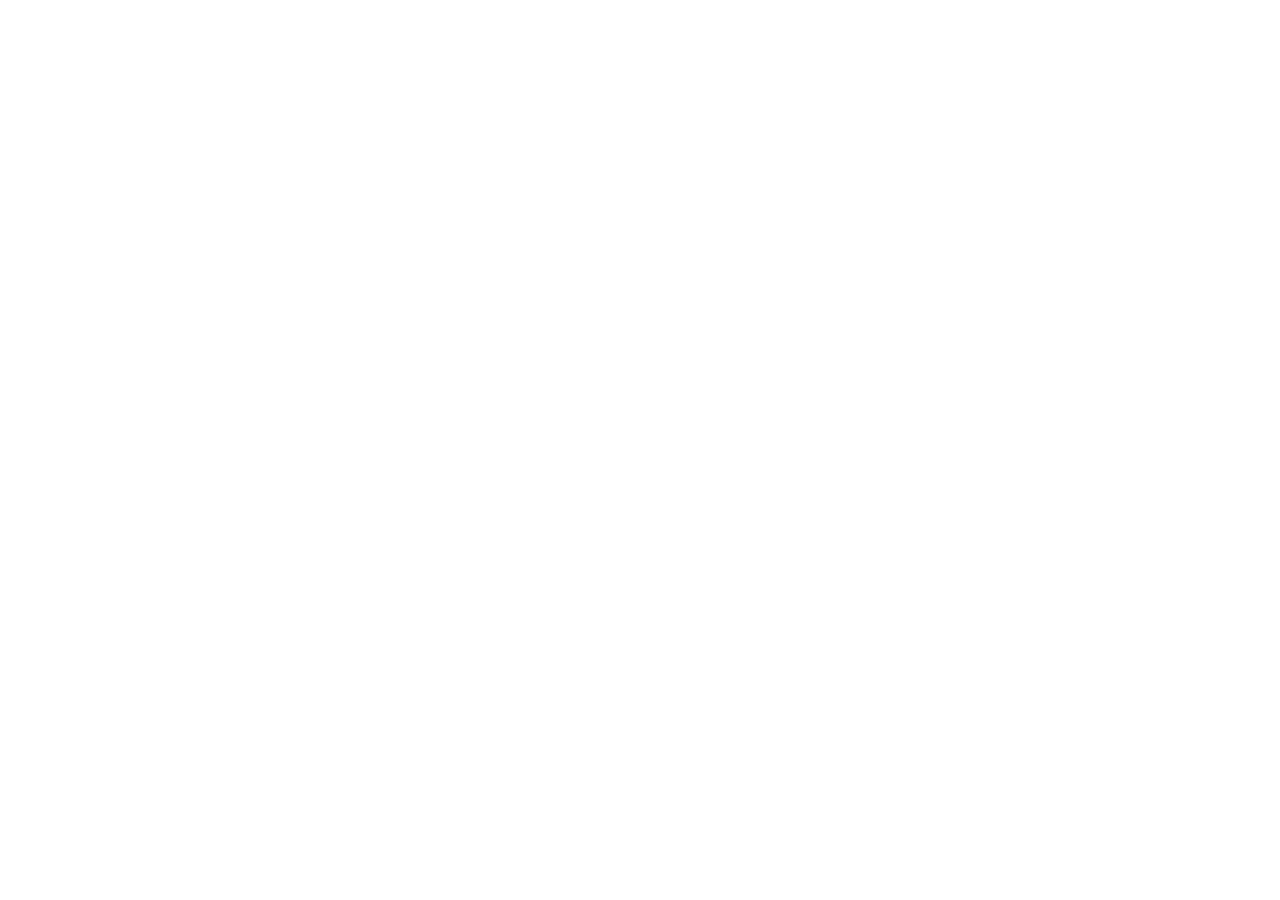
==== commit e9f17253: "上传新版本" ====
--- a/index.html
+++ b/index.html
@@ -1,82 +1,46 @@
-<!doctype html>
-<html lang="zh-CN">
+<!DOCTYPE html>
+<html>
 <head>
-  <meta charset="utf-8">
-  <meta name="viewport" content="width=device-width, initial-scale=1">
-  <meta name="color-scheme" content="light dark">
-  <meta http-equiv="Cache-Control" content="no-cache, no-store, must-revalidate">
-  <meta http-equiv="Pragma" content="no-cache">
-  <meta http-equiv="Expires" content="0">
-  <title>CsAC 在线聊天</title>
-  <link rel="icon" href="icon/favicon.ico?v=20260511j" sizes="any">
-  <link rel="shortcut icon" href="icon/favicon.ico?v=20260511j">
-  <link rel="stylesheet" href="css/style.css?v=20260511j">
-  <link rel="stylesheet" href="css/mobile-telegram.css?v=20260511j">
+  <!--
+    If you are serving your web app in a path other than the root, change the
+    href value below to reflect the base path you are serving from.
+
+    The path provided below has to start and end with a slash "/" in order for
+    it to work correctly.
+
+    For more details:
+    * https://developer.mozilla.org/en-US/docs/Web/HTML/Element/base
+
+    This is a placeholder for base href that will be replaced by the value of
+    the `--base-href` argument provided to `flutter build`.
+  -->
+  <base href="/">
+
+  <meta charset="UTF-8">
+  <meta content="IE=Edge" http-equiv="X-UA-Compatible">
+  <meta name="description" content="A new Flutter project.">
+
+  <!-- iOS meta tags & icons -->
+  <meta name="mobile-web-app-capable" content="yes">
+  <meta name="apple-mobile-web-app-status-bar-style" content="black">
+  <meta name="apple-mobile-web-app-title" content="csac">
+  <link rel="apple-touch-icon" href="icons/Icon-192.png">
+
+  <!-- Favicon -->
+  <link rel="icon" type="image/png" href="icons/Icon-192.png"/>
+
+  <title>csac</title>
+  <link rel="manifest" href="manifest.json">
 </head>
 <body>
-  <div id="app" class="app-loading">
-    <div class="loading-panel">
-      <div class="brand-mark"><img src="icon/favicon.ico?v=20260511j" alt=""></div>
-      <div>
-        <strong>CsAC</strong>
-        <span>连接 UniCsAC...</span>
-      </div>
-    </div>
-  </div>
-  <div id="modal-root"></div>
-  <div id="toast-root" class="toast-stack" aria-live="polite" aria-atomic="true"></div>
-  <script>
-    (function () {
-      var build = '20260511j';
-      window.CSAC_BUILD = build;
+  <!--
+    You can customize the "flutter_bootstrap.js" script.
+    This is useful to provide a custom configuration to the Flutter loader
+    or to give the user feedback during the initialization process.
 
-      function clearBrowserCaches() {
-        try {
-          if (window.caches && caches.keys) {
-            caches.keys().then(function (keys) {
-              keys.forEach(function (key) { caches.delete(key); });
-            });
-          }
-        } catch (error) {}
-        try {
-          if (navigator.serviceWorker && navigator.serviceWorker.getRegistrations) {
-            navigator.serviceWorker.getRegistrations().then(function (registrations) {
-              registrations.forEach(function (registration) { registration.unregister(); });
-            });
-          }
-        } catch (error) {}
-      }
-
-      try {
-        if (localStorage.getItem('csac-web-build') !== build) {
-          localStorage.setItem('csac-web-build', build);
-          clearBrowserCaches();
-        }
-      } catch (error) {
-        clearBrowserCaches();
-      }
-
-      window.CSAC_BOOT_TIMER = window.setTimeout(function () {
-        var app = document.getElementById('app');
-        if (!app || !app.classList.contains('app-loading')) {
-          return;
-        }
-        clearBrowserCaches();
-        try {
-          var key = 'csac-boot-reload-' + build;
-          if (!sessionStorage.getItem(key)) {
-            sessionStorage.setItem(key, '1');
-            var url = new URL(window.location.href);
-            url.searchParams.set('_csac_refresh', build);
-            window.location.replace(url.toString());
-            return;
-          }
-        } catch (error) {}
-        app.innerHTML = '<div class="loading-panel"><div class="brand-mark"><img src="icon/favicon.ico?v=' + build + '" alt=""></div><div><strong>CsAC</strong><span>缓存更新失败，请重新刷新页面</span></div></div>';
-      }, 10000);
-    })();
-  </script>
-  <script src="js/api.js?v=20260511j"></script>
-  <script src="js/app.js?v=20260511j"></script>
+    For more details:
+    * https://docs.flutter.dev/platform-integration/web/initialization
+  -->
+  <script src="flutter_bootstrap.js" async></script>
 </body>
 </html>
